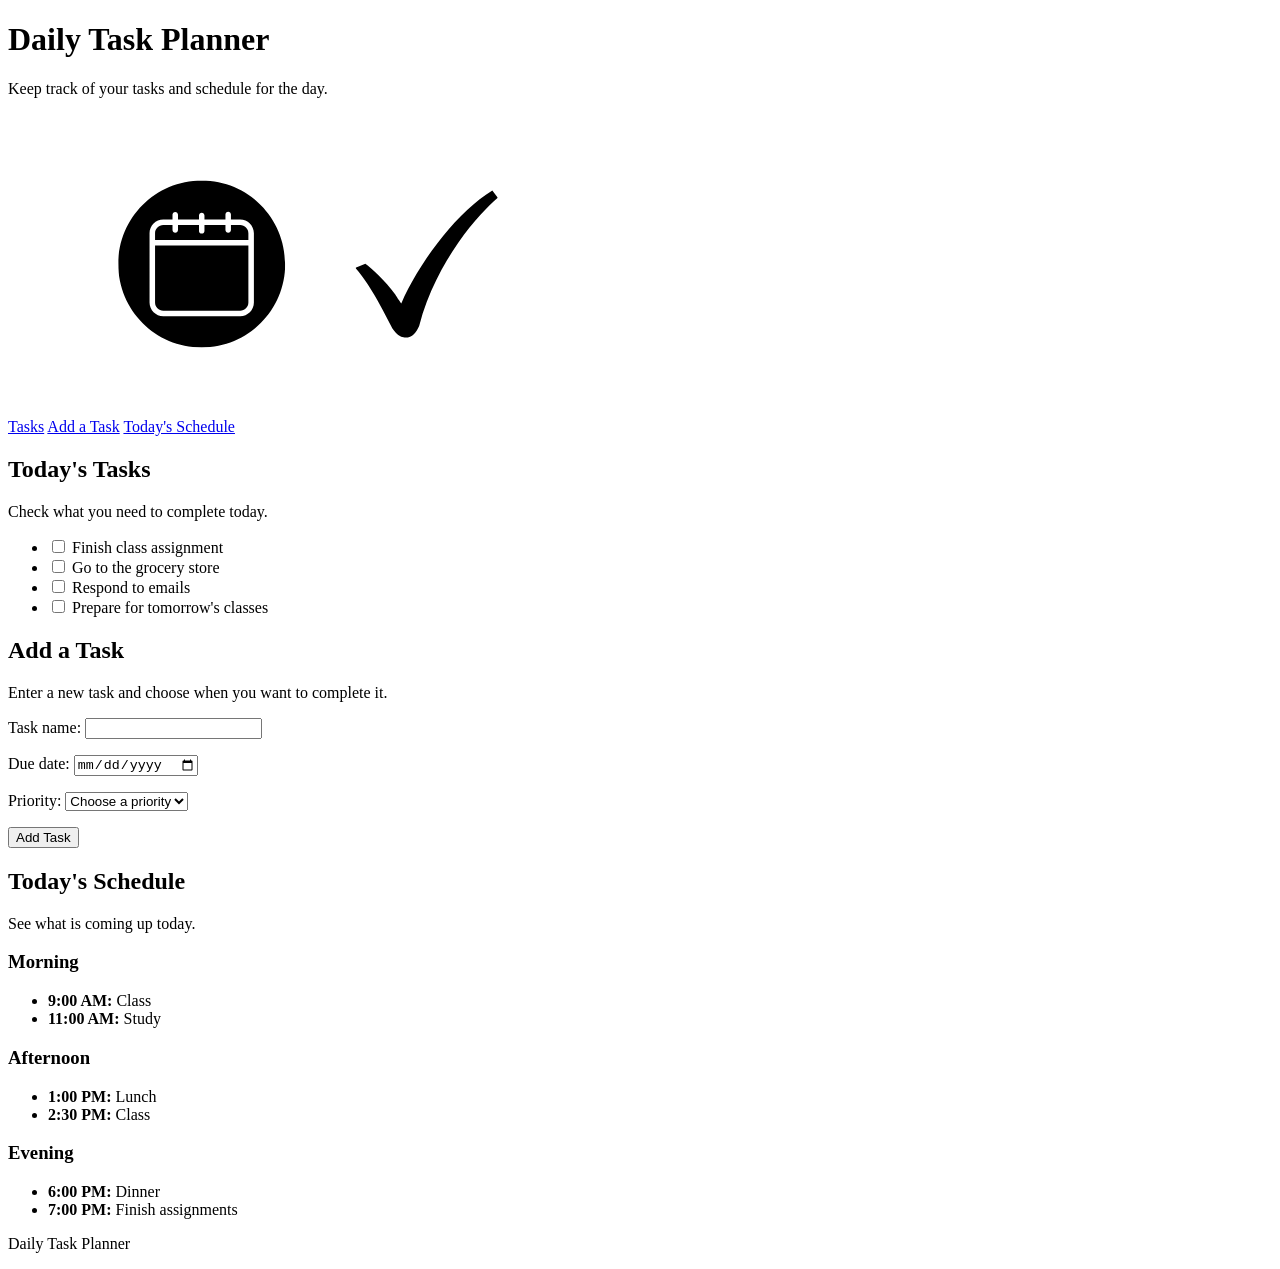
==== index.html @ fb9940b8 "Add files via upload" ====
<!DOCTYPE html>
<html lang="en">

<head>
    <meta charset="UTF-8">
    <meta name="viewport" content="width=device-width, initial-scale=1.0">
    <title>Daily Task Planner</title>
</head>

<body>

    <header>
        <h1>Daily Task Planner</h1>
        <p>Keep track of your tasks and schedule for the day.</p>

        <img src="CalAndCheckGraphic.png" alt="Calendar and a check mark representing completed daily tasks">

        <nav>
            <a href="#tasks">Tasks</a>
            <a href="#add-task">Add a Task</a>
            <a href="#schedule">Today's Schedule</a>
        </nav>
    </header>

    <main>

        <section id="tasks">
            <h2>Today's Tasks</h2>
            <p>Check what you need to complete today.</p>

            <ul>
                <li>
                    <input type="checkbox" id="task1">
                    <label for="task1">Finish class assignment</label>
                </li>
                <li>
                    <input type="checkbox" id="task2">
                    <label for="task2">Go to the grocery store</label>
                </li>
                <li>
                    <input type="checkbox" id="task3">
                    <label for="task3">Respond to emails</label>
                </li>
                <li>
                    <input type="checkbox" id="task4">
                    <label for="task4">Prepare for tomorrow's classes</label>
                </li>
            </ul>
        </section>

        <section id="add-task">
            <h2>Add a Task</h2>
            <p>Enter a new task and choose when you want to complete it.</p>

            <form>
                <p>
                    <label for="task-name">Task name:</label>
                    <input type="text" id="task-name" name="task-name">
                </p>

                <p>
                    <label for="due-date">Due date:</label>
                    <input type="date" id="due-date" name="due-date">
                </p>

                <p>
                    <label for="priority">Priority:</label>
                    <select id="priority" name="priority">
                        <option value="">Choose a priority</option>
                        <option value="high">High</option>
                        <option value="medium">Medium</option>
                        <option value="low">Low</option>
                    </select>
                </p>

                <button type="submit">Add Task</button>
            </form>
        </section>

        <section id="schedule">
            <h2>Today's Schedule</h2>
            <p>See what is coming up today.</p>

            <h3>Morning</h3>
            <ul>
                <li><strong>9:00 AM:</strong> Class</li>
                <li><strong>11:00 AM:</strong> Study</li>
            </ul>

            <h3>Afternoon</h3>
            <ul>
                <li><strong>1:00 PM:</strong> Lunch</li>
                <li><strong>2:30 PM:</strong> Class</li>
            </ul>

            <h3>Evening</h3>
            <ul>
                <li><strong>6:00 PM:</strong> Dinner</li>
                <li><strong>7:00 PM:</strong> Finish assignments</li>
            </ul>
        </section>

    </main>

    <footer>
        <p>Daily Task Planner</p>
    </footer>

</body>

</html>
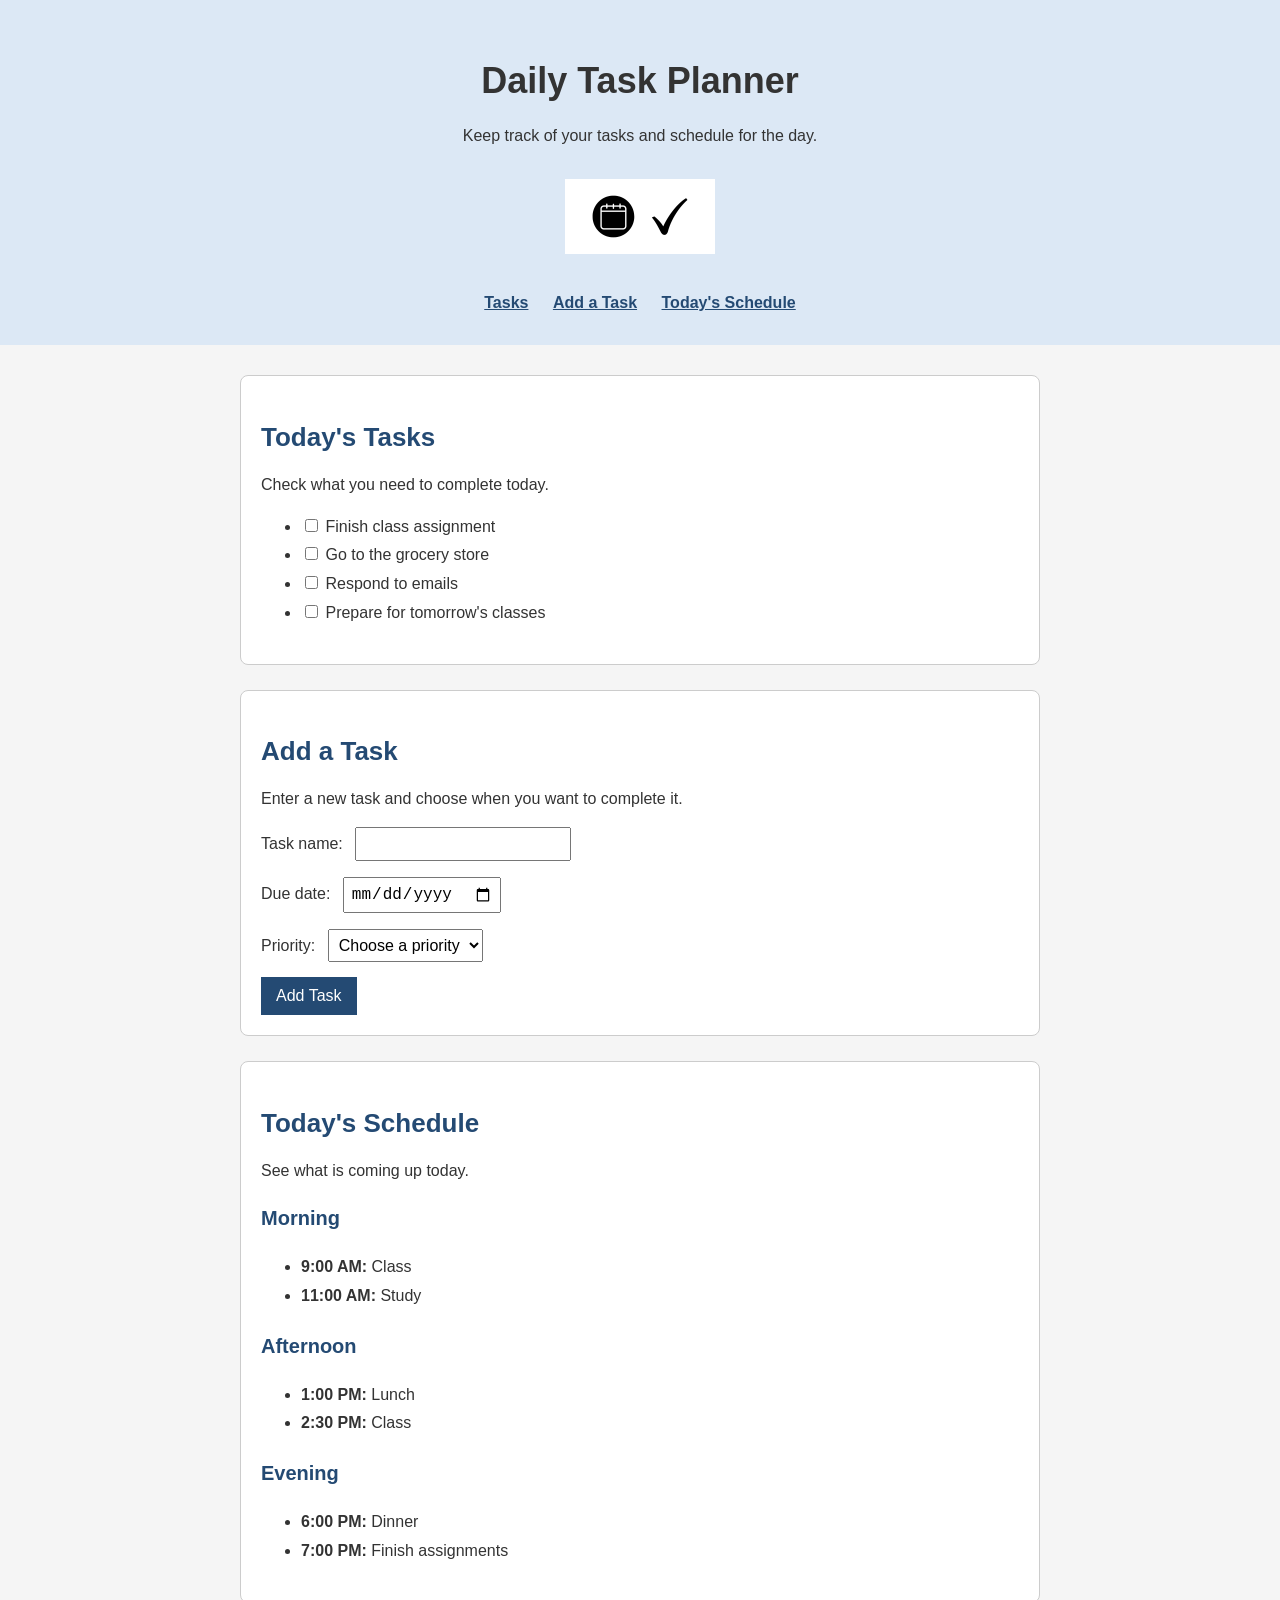
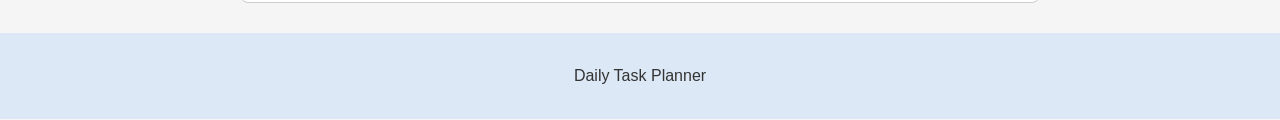
==== commit b6f8a9e5: "Add files via upload" ====
--- a/index.html
+++ b/index.html
@@ -5,6 +5,7 @@
     <meta charset="UTF-8">
     <meta name="viewport" content="width=device-width, initial-scale=1.0">
     <title>Daily Task Planner</title>
+    <link rel="stylesheet" href="style.css">
 </head>
 
 <body>
--- a/style.css
+++ b/style.css
@@ -0,0 +1,96 @@
+body {
+    font-family: Arial, sans-serif;
+    font-size: 16px;
+    line-height: 1.5;
+    margin: 0;
+    background-color: #f5f5f5;
+    color: #333333;
+}
+
+header {
+    text-align: center;
+    background-color: #dce8f5;
+    padding: 30px;
+}
+
+h1 {
+    font-size: 36px;
+    margin-bottom: 5px;
+}
+
+h2 {
+    font-size: 26px;
+    color: #244a73;
+    margin-bottom: 5px;
+}
+
+h3 {
+    font-size: 20px;
+    color: #244a73;
+}
+
+header img {
+    width: 150px;
+    margin: 15px;
+}
+
+nav {
+    margin-top: 15px;
+}
+
+nav a {
+    color: #244a73;
+    margin: 10px;
+    font-weight: bold;
+}
+
+main {
+    max-width: 800px;
+    margin: 30px auto;
+    padding: 0 20px;
+}
+
+section {
+    background-color: white;
+    padding: 20px;
+    margin-bottom: 25px;
+    border: 1px solid #cccccc;
+    border-radius: 8px;
+}
+
+ul {
+    line-height: 1.8;
+}
+
+form p {
+    margin-bottom: 15px;
+}
+
+label {
+    margin-right: 8px;
+}
+
+input,
+select {
+    padding: 6px;
+    font-size: 16px;
+}
+
+button {
+    background-color: #244a73;
+    color: white;
+    padding: 10px 15px;
+    border: none;
+    font-size: 16px;
+}
+
+button:hover {
+    background-color: #18334f;
+}
+
+footer {
+    text-align: center;
+    background-color: #dce8f5;
+    padding: 15px;
+    margin-top: 30px;
+}
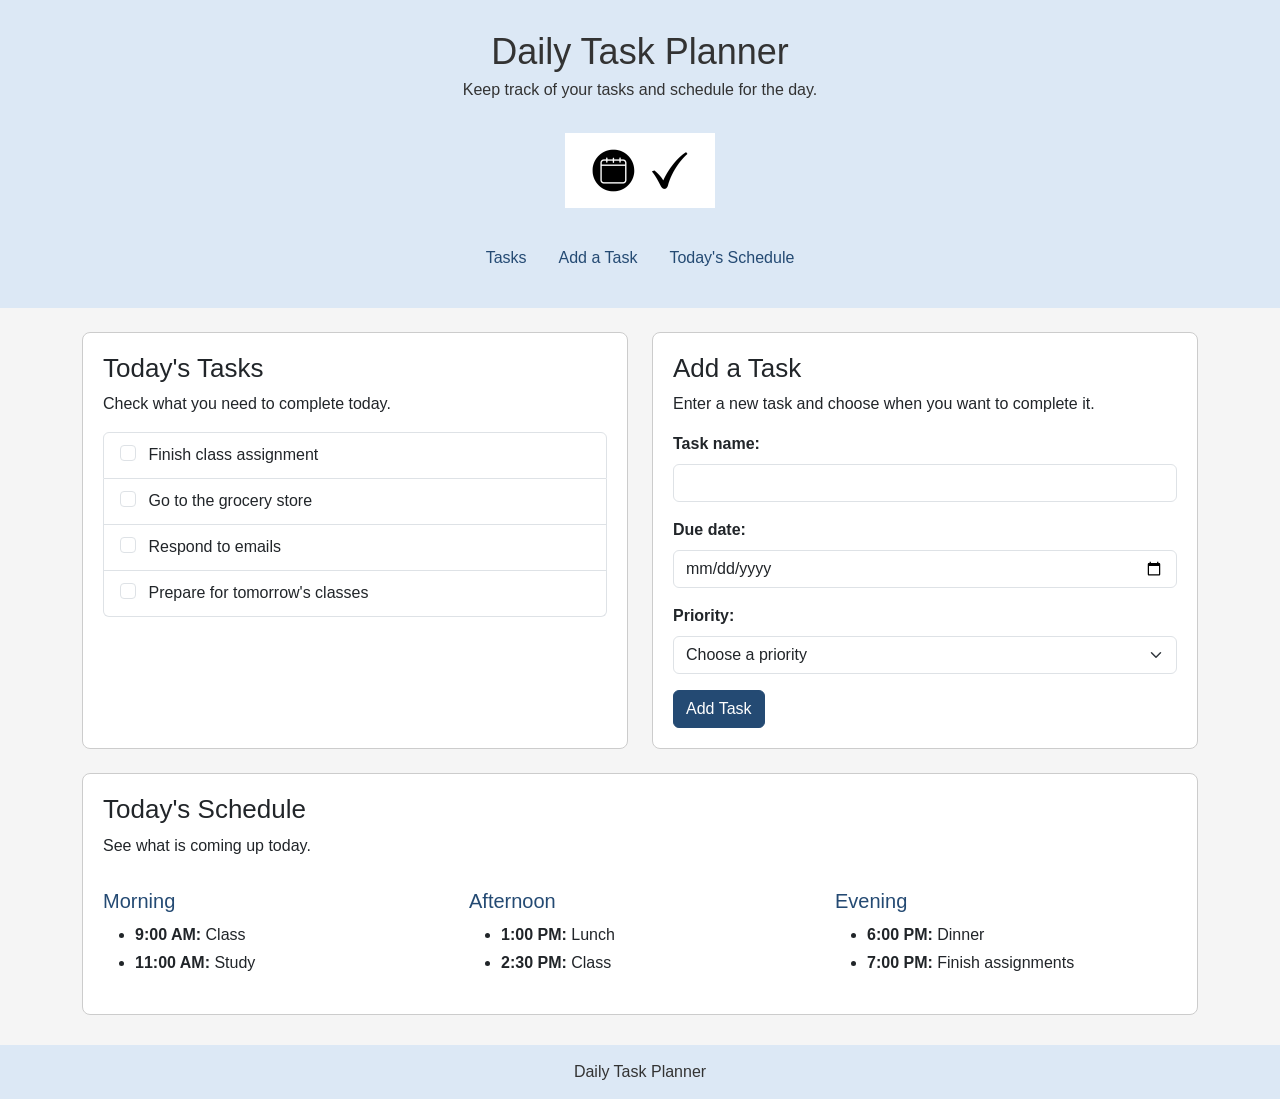
==== commit 51747acc: "Add files via upload" ====
--- a/index.html
+++ b/index.html
@@ -1,112 +1,150 @@
-<!DOCTYPE html>
-<html lang="en">
-
-<head>
-    <meta charset="UTF-8">
-    <meta name="viewport" content="width=device-width, initial-scale=1.0">
-    <title>Daily Task Planner</title>
-    <link rel="stylesheet" href="style.css">
-</head>
-
-<body>
-
-    <header>
-        <h1>Daily Task Planner</h1>
-        <p>Keep track of your tasks and schedule for the day.</p>
-
-        <img src="CalAndCheckGraphic.png" alt="Calendar and a check mark representing completed daily tasks">
-
-        <nav>
-            <a href="#tasks">Tasks</a>
-            <a href="#add-task">Add a Task</a>
-            <a href="#schedule">Today's Schedule</a>
-        </nav>
-    </header>
-
-    <main>
-
-        <section id="tasks">
-            <h2>Today's Tasks</h2>
-            <p>Check what you need to complete today.</p>
-
-            <ul>
-                <li>
-                    <input type="checkbox" id="task1">
-                    <label for="task1">Finish class assignment</label>
-                </li>
-                <li>
-                    <input type="checkbox" id="task2">
-                    <label for="task2">Go to the grocery store</label>
-                </li>
-                <li>
-                    <input type="checkbox" id="task3">
-                    <label for="task3">Respond to emails</label>
-                </li>
-                <li>
-                    <input type="checkbox" id="task4">
-                    <label for="task4">Prepare for tomorrow's classes</label>
-                </li>
-            </ul>
-        </section>
-
-        <section id="add-task">
-            <h2>Add a Task</h2>
-            <p>Enter a new task and choose when you want to complete it.</p>
-
-            <form>
-                <p>
-                    <label for="task-name">Task name:</label>
-                    <input type="text" id="task-name" name="task-name">
-                </p>
-
-                <p>
-                    <label for="due-date">Due date:</label>
-                    <input type="date" id="due-date" name="due-date">
-                </p>
-
-                <p>
-                    <label for="priority">Priority:</label>
-                    <select id="priority" name="priority">
-                        <option value="">Choose a priority</option>
-                        <option value="high">High</option>
-                        <option value="medium">Medium</option>
-                        <option value="low">Low</option>
-                    </select>
-                </p>
-
-                <button type="submit">Add Task</button>
-            </form>
-        </section>
-
-        <section id="schedule">
-            <h2>Today's Schedule</h2>
-            <p>See what is coming up today.</p>
-
-            <h3>Morning</h3>
-            <ul>
-                <li><strong>9:00 AM:</strong> Class</li>
-                <li><strong>11:00 AM:</strong> Study</li>
-            </ul>
-
-            <h3>Afternoon</h3>
-            <ul>
-                <li><strong>1:00 PM:</strong> Lunch</li>
-                <li><strong>2:30 PM:</strong> Class</li>
-            </ul>
-
-            <h3>Evening</h3>
-            <ul>
-                <li><strong>6:00 PM:</strong> Dinner</li>
-                <li><strong>7:00 PM:</strong> Finish assignments</li>
-            </ul>
-        </section>
-
-    </main>
-
-    <footer>
-        <p>Daily Task Planner</p>
-    </footer>
-
-</body>
-
-</html>+
+<!DOCTYPE html>
+<html lang="en">
+
+<head>
+    <meta charset="utf-8">
+    <meta name="viewport" content="width=device-width, initial-scale=1">
+    <meta name="description" content="A simple daily planner for tasks and schedules">
+    <meta name="author" content="Jess Markowitz">
+    <title>Daily Task Planner</title>
+
+
+    <link href="https://cdn.jsdelivr.net/npm/bootstrap@5.3.8/dist/css/bootstrap.min.css" rel="stylesheet" integrity="sha384-sRIl4kxILFvY47J16cr9ZwB07vP4J8+LH7qKQnuqkuIAvNWLzeN8tE5YBujZqJLB" crossorigin="anonymous">
+
+
+
+    <link href="style.css" rel="stylesheet">
+</head>
+
+<body>
+
+    <header>
+        <h1>Daily Task Planner</h1>
+        <p>Keep track of your tasks and schedule for the day.</p>
+
+        <img src="CalAndCheckGraphic.png" alt="Calendar and a check mark representing completed daily tasks">
+
+        <nav class="nav justify-content-center">
+            <a class="nav-link" href="#tasks">Tasks</a>
+            <a class="nav-link" href="#add-task">Add a Task</a>
+            <a class="nav-link" href="#schedule">Today's Schedule</a>
+        </nav>
+    </header>
+
+    <main class="container my-4">
+
+        <div class="row g-4">
+
+            <div class="col-md-6">
+                <section id="tasks" class="card h-100">
+                    <div class="card-body">
+                        <h2 class="card-title">Today's Tasks</h2>
+                        <p>Check what you need to complete today.</p>
+
+                        <ul class="list-group">
+                            <li class="list-group-item">
+                                <input class="form-check-input me-2" type="checkbox" id="task1">
+                                <label for="task1">Finish class assignment</label>
+                            </li>
+                            <li class="list-group-item">
+                                <input class="form-check-input me-2" type="checkbox" id="task2">
+                                <label for="task2">Go to the grocery store</label>
+                            </li>
+                            <li class="list-group-item">
+                                <input class="form-check-input me-2" type="checkbox" id="task3">
+                                <label for="task3">Respond to emails</label>
+                            </li>
+                            <li class="list-group-item">
+                                <input class="form-check-input me-2" type="checkbox" id="task4">
+                                <label for="task4">Prepare for tomorrow's classes</label>
+                            </li>
+                        </ul>
+                    </div>
+                </section>
+            </div>
+
+            <div class="col-md-6">
+                <section id="add-task" class="card h-100">
+                    <div class="card-body">
+                        <h2 class="card-title">Add a Task</h2>
+                        <p>Enter a new task and choose when you want to complete it.</p>
+
+                        <form>
+                            <div class="mb-3">
+                                <label class="form-label" for="task-name">Task name:</label>
+                                <input class="form-control" type="text" id="task-name" name="task-name">
+                            </div>
+
+                            <div class="mb-3">
+                                <label class="form-label" for="due-date">Due date:</label>
+                                <input class="form-control" type="date" id="due-date" name="due-date">
+                            </div>
+
+                            <div class="mb-3">
+                                <label class="form-label" for="priority">Priority:</label>
+                                <select class="form-select" id="priority" name="priority">
+                                    <option value="">Choose a priority</option>
+                                    <option value="high">High</option>
+                                    <option value="medium">Medium</option>
+                                    <option value="low">Low</option>
+                                </select>
+                            </div>
+
+                            <button class="btn btn-primary" type="button">Add Task</button>
+                        </form>
+                    </div>
+                </section>
+            </div>
+
+            <div class="col-12">
+                <section id="schedule" class="card">
+                    <div class="card-body">
+                        <h2 class="card-title">Today's Schedule</h2>
+                        <p>See what is coming up today.</p>
+
+                        <div class="row">
+                            <div class="col-md-4">
+                                <h3>Morning</h3>
+                                <ul>
+                                    <li><strong>9:00 AM:</strong> Class</li>
+                                    <li><strong>11:00 AM:</strong> Study</li>
+                                </ul>
+                            </div>
+
+                            <div class="col-md-4">
+                                <h3>Afternoon</h3>
+                                <ul>
+                                    <li><strong>1:00 PM:</strong> Lunch</li>
+                                    <li><strong>2:30 PM:</strong> Class</li>
+                                </ul>
+                            </div>
+
+                            <div class="col-md-4">
+                                <h3>Evening</h3>
+                                <ul>
+                                    <li><strong>6:00 PM:</strong> Dinner</li>
+                                    <li><strong>7:00 PM:</strong> Finish assignments</li>
+                                </ul>
+                            </div>
+                        </div>
+
+                    </div>
+                </section>
+            </div>
+
+        </div>
+
+    </main>
+
+    <footer>
+        <p>Daily Task Planner</p>
+    </footer>
+
+
+    <script src="https://cdn.jsdelivr.net/npm/bootstrap@5.3.8/dist/js/bootstrap.bundle.min.js" integrity="sha384-FKyoEForCGlyvwx9Hj09JcYn3nv7wiPVlz7YYwJrWVcXK/BmnVDxM+D2scQbITxI" crossorigin="anonymous"></script>
+
+
+</body>
+
+</html>
--- a/style.css
+++ b/style.css
@@ -1,96 +1,105 @@
-body {
-    font-family: Arial, sans-serif;
-    font-size: 16px;
-    line-height: 1.5;
-    margin: 0;
-    background-color: #f5f5f5;
-    color: #333333;
-}
-
-header {
-    text-align: center;
-    background-color: #dce8f5;
-    padding: 30px;
-}
-
-h1 {
-    font-size: 36px;
-    margin-bottom: 5px;
-}
-
-h2 {
-    font-size: 26px;
-    color: #244a73;
-    margin-bottom: 5px;
-}
-
-h3 {
-    font-size: 20px;
-    color: #244a73;
-}
-
-header img {
-    width: 150px;
-    margin: 15px;
-}
-
-nav {
-    margin-top: 15px;
-}
-
-nav a {
-    color: #244a73;
-    margin: 10px;
-    font-weight: bold;
-}
-
-main {
-    max-width: 800px;
-    margin: 30px auto;
-    padding: 0 20px;
-}
-
-section {
-    background-color: white;
-    padding: 20px;
-    margin-bottom: 25px;
-    border: 1px solid #cccccc;
-    border-radius: 8px;
-}
-
-ul {
-    line-height: 1.8;
-}
-
-form p {
-    margin-bottom: 15px;
-}
-
-label {
-    margin-right: 8px;
-}
-
-input,
-select {
-    padding: 6px;
-    font-size: 16px;
-}
-
-button {
-    background-color: #244a73;
-    color: white;
-    padding: 10px 15px;
-    border: none;
-    font-size: 16px;
-}
-
-button:hover {
-    background-color: #18334f;
-}
-
-footer {
-    text-align: center;
-    background-color: #dce8f5;
-    padding: 15px;
-    margin-top: 30px;
-}+
+body {
+    font-family: Arial, sans-serif;
+    font-size: 16px;
+    line-height: 1.5;
+    background-color: #f5f5f5;
+    color: #333333;
+}
+
+header {
+    text-align: center;
+    background-color: #dce8f5;
+    padding: 30px;
+}
+
+h1 {
+    font-size: 36px;
+    margin-bottom: 5px;
+}
+
+h2 {
+    font-size: 26px;
+    color: #244a73;
+    margin-bottom: 10px;
+}
+
+h3 {
+    font-size: 20px;
+    color: #244a73;
+    margin-top: 15px;
+}
+
+header img {
+    width: 150px;
+    max-width: 100%;
+    height: auto;
+    margin: 15px;
+}
+
+nav {
+    margin-top: 15px;
+}
+
+nav a {
+    color: #244a73;
+    font-weight: bold;
+}
+
+.nav-link {
+    color: #244a73;
+}
+
+.nav-link:hover {
+    color: #18334f;
+    text-decoration: underline;
+}
+
+main {
+    max-width: 1000px;
+}
+
+.card {
+    background-color: white;
+    border: 1px solid #cccccc;
+    border-radius: 8px;
+}
+
+.card-body {
+    padding: 20px;
+}
+
+ul {
+    line-height: 1.8;
+}
+
+.form-label {
+    font-weight: bold;
+}
+
+.form-control,
+.form-select {
+    font-size: 16px;
+}
+
+.btn-primary {
+    background-color: #244a73;
+    border-color: #244a73;
+    font-size: 16px;
+}
+
+.btn-primary:hover {
+    background-color: #18334f;
+    border-color: #18334f;
+}
+
+footer {
+    text-align: center;
+    background-color: #dce8f5;
+    padding: 15px;
+    margin-top: 30px;
+}
+
+footer p {
+    margin-bottom: 0;
+}
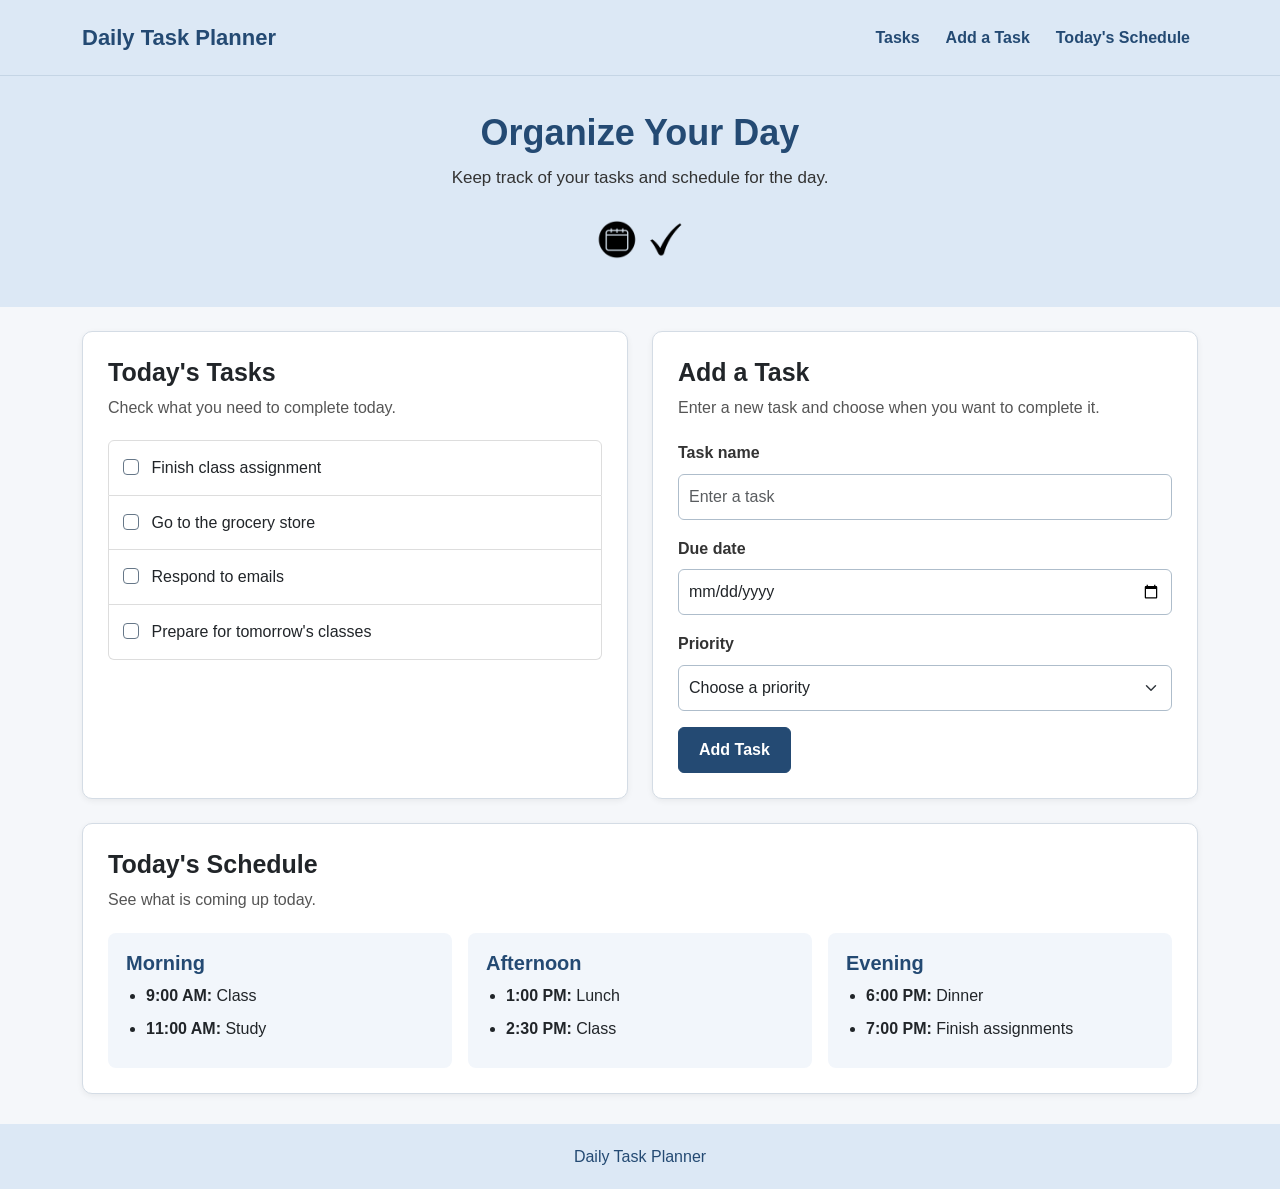
==== commit 4333c303: "Add files via upload" ====
--- a/index.html
+++ b/index.html
@@ -1,150 +1,176 @@
-
-<!DOCTYPE html>
-<html lang="en">
-
-<head>
-    <meta charset="utf-8">
-    <meta name="viewport" content="width=device-width, initial-scale=1">
-    <meta name="description" content="A simple daily planner for tasks and schedules">
-    <meta name="author" content="Jess Markowitz">
-    <title>Daily Task Planner</title>
-
-
-    <link href="https://cdn.jsdelivr.net/npm/bootstrap@5.3.8/dist/css/bootstrap.min.css" rel="stylesheet" integrity="sha384-sRIl4kxILFvY47J16cr9ZwB07vP4J8+LH7qKQnuqkuIAvNWLzeN8tE5YBujZqJLB" crossorigin="anonymous">
-
-
-
-    <link href="style.css" rel="stylesheet">
-</head>
-
-<body>
-
-    <header>
-        <h1>Daily Task Planner</h1>
-        <p>Keep track of your tasks and schedule for the day.</p>
-
-        <img src="CalAndCheckGraphic.png" alt="Calendar and a check mark representing completed daily tasks">
-
-        <nav class="nav justify-content-center">
-            <a class="nav-link" href="#tasks">Tasks</a>
-            <a class="nav-link" href="#add-task">Add a Task</a>
-            <a class="nav-link" href="#schedule">Today's Schedule</a>
-        </nav>
-    </header>
-
-    <main class="container my-4">
-
-        <div class="row g-4">
-
-            <div class="col-md-6">
-                <section id="tasks" class="card h-100">
-                    <div class="card-body">
-                        <h2 class="card-title">Today's Tasks</h2>
-                        <p>Check what you need to complete today.</p>
-
-                        <ul class="list-group">
-                            <li class="list-group-item">
-                                <input class="form-check-input me-2" type="checkbox" id="task1">
-                                <label for="task1">Finish class assignment</label>
-                            </li>
-                            <li class="list-group-item">
-                                <input class="form-check-input me-2" type="checkbox" id="task2">
-                                <label for="task2">Go to the grocery store</label>
-                            </li>
-                            <li class="list-group-item">
-                                <input class="form-check-input me-2" type="checkbox" id="task3">
-                                <label for="task3">Respond to emails</label>
-                            </li>
-                            <li class="list-group-item">
-                                <input class="form-check-input me-2" type="checkbox" id="task4">
-                                <label for="task4">Prepare for tomorrow's classes</label>
-                            </li>
-                        </ul>
-                    </div>
-                </section>
-            </div>
-
-            <div class="col-md-6">
-                <section id="add-task" class="card h-100">
-                    <div class="card-body">
-                        <h2 class="card-title">Add a Task</h2>
-                        <p>Enter a new task and choose when you want to complete it.</p>
-
-                        <form>
-                            <div class="mb-3">
-                                <label class="form-label" for="task-name">Task name:</label>
-                                <input class="form-control" type="text" id="task-name" name="task-name">
-                            </div>
-
-                            <div class="mb-3">
-                                <label class="form-label" for="due-date">Due date:</label>
-                                <input class="form-control" type="date" id="due-date" name="due-date">
-                            </div>
-
-                            <div class="mb-3">
-                                <label class="form-label" for="priority">Priority:</label>
-                                <select class="form-select" id="priority" name="priority">
-                                    <option value="">Choose a priority</option>
-                                    <option value="high">High</option>
-                                    <option value="medium">Medium</option>
-                                    <option value="low">Low</option>
-                                </select>
-                            </div>
-
-                            <button class="btn btn-primary" type="button">Add Task</button>
-                        </form>
-                    </div>
-                </section>
-            </div>
-
-            <div class="col-12">
-                <section id="schedule" class="card">
-                    <div class="card-body">
-                        <h2 class="card-title">Today's Schedule</h2>
-                        <p>See what is coming up today.</p>
-
-                        <div class="row">
-                            <div class="col-md-4">
-                                <h3>Morning</h3>
-                                <ul>
-                                    <li><strong>9:00 AM:</strong> Class</li>
-                                    <li><strong>11:00 AM:</strong> Study</li>
-                                </ul>
-                            </div>
-
-                            <div class="col-md-4">
-                                <h3>Afternoon</h3>
-                                <ul>
-                                    <li><strong>1:00 PM:</strong> Lunch</li>
-                                    <li><strong>2:30 PM:</strong> Class</li>
-                                </ul>
-                            </div>
-
-                            <div class="col-md-4">
-                                <h3>Evening</h3>
-                                <ul>
-                                    <li><strong>6:00 PM:</strong> Dinner</li>
-                                    <li><strong>7:00 PM:</strong> Finish assignments</li>
-                                </ul>
-                            </div>
-                        </div>
-
-                    </div>
-                </section>
-            </div>
-
-        </div>
-
-    </main>
-
-    <footer>
-        <p>Daily Task Planner</p>
-    </footer>
-
-
-    <script src="https://cdn.jsdelivr.net/npm/bootstrap@5.3.8/dist/js/bootstrap.bundle.min.js" integrity="sha384-FKyoEForCGlyvwx9Hj09JcYn3nv7wiPVlz7YYwJrWVcXK/BmnVDxM+D2scQbITxI" crossorigin="anonymous"></script>
-
-
-</body>
-
-</html>
+
+<!DOCTYPE html>
+<html lang="en">
+
+<head>
+    <meta charset="UTF-8">
+    <meta name="viewport" content="width=device-width, initial-scale=1.0">
+    <meta name="description" content="A daily planner for organizing tasks and schedules">
+    <title>Daily Task Planner</title>
+
+
+    <link href="https://cdn.jsdelivr.net/npm/bootstrap@5.3.8/dist/css/bootstrap.min.css" rel="stylesheet" integrity="sha384-sRIl4kxILFvY47J16cr9ZwB07vP4J8+LH7qKQnuqkuIAvNWLzeN8tE5YBujZqJLB" crossorigin="anonymous">
+    <link href="style.css" rel="stylesheet">
+</head>
+
+<body>
+
+    <header>
+        <nav class="navbar navbar-expand-md">
+            <div class="container">
+                <a class="navbar-brand" href="#">Daily Task Planner</a>
+
+                <button class="navbar-toggler" type="button" data-bs-toggle="collapse" data-bs-target="#navbarMenu" aria-controls="navbarMenu" aria-expanded="false" aria-label="Toggle navigation">
+                    <span class="navbar-toggler-icon"></span>
+                </button>
+
+                <div class="collapse navbar-collapse" id="navbarMenu">
+                    <ul class="navbar-nav ms-auto">
+                        <li class="nav-item">
+                            <a class="nav-link" href="#tasks">Tasks</a>
+                        </li>
+                        <li class="nav-item">
+                            <a class="nav-link" href="#add-task">Add a Task</a>
+                        </li>
+                        <li class="nav-item">
+                            <a class="nav-link" href="#schedule">Today's Schedule</a>
+                        </li>
+                    </ul>
+                </div>
+            </div>
+        </nav>
+
+        <div class="header-content container">
+            <h1>Organize Your Day</h1>
+            <p>Keep track of your tasks and schedule for the day.</p>
+            <img class="d-none d-sm-block mx-auto" src="CalAndCheckGraphic.png" alt="Calendar and a check mark representing completed daily tasks">
+        </div>
+    </header>
+
+    <main class="container my-4">
+
+        <div class="row g-4">
+
+            <div class="col-12 col-lg-6">
+                <section id="tasks" class="card h-100">
+                    <div class="card-body">
+                        <h2 class="card-title">Today's Tasks</h2>
+                        <p class="section-description">Check what you need to complete today.</p>
+
+                        <ul class="list-group">
+                            <li class="list-group-item">
+                                <input class="form-check-input me-2" type="checkbox" id="task1">
+                                <label for="task1">Finish class assignment</label>
+                            </li>
+                            <li class="list-group-item">
+                                <input class="form-check-input me-2" type="checkbox" id="task2">
+                                <label for="task2">Go to the grocery store</label>
+                            </li>
+                            <li class="list-group-item">
+                                <input class="form-check-input me-2" type="checkbox" id="task3">
+                                <label for="task3">Respond to emails</label>
+                            </li>
+                            <li class="list-group-item">
+                                <input class="form-check-input me-2" type="checkbox" id="task4">
+                                <label for="task4">Prepare for tomorrow's classes</label>
+                            </li>
+                        </ul>
+                    </div>
+                </section>
+            </div>
+
+            <div class="col-12 col-lg-6">
+                <section id="add-task" class="card h-100">
+                    <div class="card-body">
+                        <h2 class="card-title">Add a Task</h2>
+                        <p class="section-description">Enter a new task and choose when you want to complete it.</p>
+
+                        <form>
+                            <div class="mb-3">
+                                <label class="form-label" for="task-name">Task name</label>
+                                <input class="form-control" type="text" id="task-name" name="task-name" placeholder="Enter a task">
+                            </div>
+
+                            <div class="mb-3">
+                                <label class="form-label" for="due-date">Due date</label>
+                                <input class="form-control" type="date" id="due-date" name="due-date">
+                            </div>
+
+                            <div class="mb-3">
+                                <label class="form-label" for="priority">Priority</label>
+                                <select class="form-select" id="priority" name="priority">
+                                    <option value="">Choose a priority</option>
+                                    <option value="high">High</option>
+                                    <option value="medium">Medium</option>
+                                    <option value="low">Low</option>
+                                </select>
+                            </div>
+
+                            <button class="btn btn-primary" type="button">Add Task</button>
+                        </form>
+                    </div>
+                </section>
+            </div>
+
+            <div class="col-12">
+                <section id="schedule" class="card">
+                    <div class="card-body">
+                        <h2 class="card-title">Today's Schedule</h2>
+                        <p class="section-description">See what is coming up today.</p>
+
+                        <div class="row g-3">
+                            <div class="col-12 col-md-4">
+                                <div class="schedule-box">
+                                    <h3>Morning</h3>
+                                    <ul>
+                                        <li><strong>9:00 AM:</strong> Class</li>
+                                        <li><strong>11:00 AM:</strong> Study</li>
+                                    </ul>
+                                </div>
+                            </div>
+
+                            <div class="col-12 col-md-4">
+                                <div class="schedule-box">
+                                    <h3>Afternoon</h3>
+                                    <ul>
+                                        <li><strong>1:00 PM:</strong> Lunch</li>
+                                        <li><strong>2:30 PM:</strong> Class</li>
+                                    </ul>
+                                </div>
+                            </div>
+
+                            <div class="col-12 col-md-4">
+                                <div class="schedule-box">
+                                    <h3>Evening</h3>
+                                    <ul>
+                                        <li><strong>6:00 PM:</strong> Dinner</li>
+                                        <li><strong>7:00 PM:</strong> Finish assignments</li>
+                                    </ul>
+                                </div>
+                            </div>
+                        </div>
+
+                    </div>
+                </section>
+            </div>
+
+        </div>
+
+    </main>
+
+    <footer>
+        <p>Daily Task Planner</p>
+    </footer>
+
+    <script src="https://cdn.jsdelivr.net/npm/bootstrap@5.3.8/dist/js/bootstrap.bundle.min.js" integrity="sha384-FKyoEForCGlyvwx9Hj09JcYn3nv7wiPVlz7YYwJrWVcXK/BmnVDxM+D2scQbITxI" crossorigin="anonymous"></script>
+
+</body>
+
+</html>
+
+<!--
+    AI Use Disclosure:
+    Tool: ChatGPT free
+    Purpose: Helped with Bootstrap responsive layout, mobile navigation, and CSS improvements.
+    Human Role: I reviewed the suggested design, kept my original planner content and colors, and tested the layout.
+    -->
--- a/style.css
+++ b/style.css
@@ -1,105 +1,225 @@
-
-body {
-    font-family: Arial, sans-serif;
-    font-size: 16px;
-    line-height: 1.5;
-    background-color: #f5f5f5;
-    color: #333333;
-}
-
-header {
-    text-align: center;
-    background-color: #dce8f5;
-    padding: 30px;
-}
-
-h1 {
-    font-size: 36px;
-    margin-bottom: 5px;
-}
-
-h2 {
-    font-size: 26px;
-    color: #244a73;
-    margin-bottom: 10px;
-}
-
-h3 {
-    font-size: 20px;
-    color: #244a73;
-    margin-top: 15px;
-}
-
-header img {
-    width: 150px;
-    max-width: 100%;
-    height: auto;
-    margin: 15px;
-}
-
-nav {
-    margin-top: 15px;
-}
-
-nav a {
-    color: #244a73;
-    font-weight: bold;
-}
-
-.nav-link {
-    color: #244a73;
-}
-
-.nav-link:hover {
-    color: #18334f;
-    text-decoration: underline;
-}
-
-main {
-    max-width: 1000px;
-}
-
-.card {
-    background-color: white;
-    border: 1px solid #cccccc;
-    border-radius: 8px;
-}
-
-.card-body {
-    padding: 20px;
-}
-
-ul {
-    line-height: 1.8;
-}
-
-.form-label {
-    font-weight: bold;
-}
-
-.form-control,
-.form-select {
-    font-size: 16px;
-}
-
-.btn-primary {
-    background-color: #244a73;
-    border-color: #244a73;
-    font-size: 16px;
-}
-
-.btn-primary:hover {
-    background-color: #18334f;
-    border-color: #18334f;
-}
-
-footer {
-    text-align: center;
-    background-color: #dce8f5;
-    padding: 15px;
-    margin-top: 30px;
-}
-
-footer p {
-    margin-bottom: 0;
-}
+
+/* Daily Task Planner Styles */
+
+body {
+    font-family: Arial, sans-serif;
+    font-size: 16px;
+    line-height: 1.6;
+    background-color: #f5f7fa;
+    color: #333333;
+    margin: 0;
+}
+
+/* Header and Navigation */
+
+header {
+    background-color: #dce8f5;
+}
+
+.navbar {
+    background-color: #dce8f5;
+    padding: 15px 0;
+    border-bottom: 1px solid #c5d5e5;
+}
+
+.navbar-brand {
+    color: #244a73;
+    font-size: 22px;
+    font-weight: bold;
+}
+
+.navbar-brand:hover {
+    color: #18334f;
+}
+
+.nav-link {
+    color: #244a73;
+    font-weight: bold;
+    margin-left: 10px;
+}
+
+.nav-link:hover {
+    color: #18334f;
+    text-decoration: underline;
+}
+
+.header-content {
+    text-align: center;
+    padding: 35px 20px;
+}
+
+h1 {
+    font-size: 36px;
+    color: #244a73;
+    font-weight: bold;
+    margin-bottom: 10px;
+}
+
+.header-content p {
+    font-size: 17px;
+    margin-bottom: 15px;
+}
+
+.header-content img {
+    width: 130px;
+    max-width: 100%;
+    height: auto;
+}
+
+/* Main Content */
+
+main {
+    max-width: 1100px;
+}
+
+.card {
+    background-color: white;
+    border: 1px solid #d4dce5;
+    border-radius: 10px;
+    box-shadow: 0 2px 6px rgba(0, 0, 0, 0.06);
+}
+
+.card-body {
+    padding: 25px;
+}
+
+h2 {
+    font-size: 25px;
+    font-weight: bold;
+    color: #244a73;
+    margin-bottom: 10px;
+}
+
+h3 {
+    font-size: 20px;
+    color: #244a73;
+    font-weight: bold;
+}
+
+.section-description {
+    color: #555555;
+    margin-bottom: 20px;
+}
+
+/* Tasks */
+
+.list-group-item {
+    padding: 14px;
+    border-color: #dddddd;
+}
+
+.form-check-input {
+    border-color: #667788;
+    cursor: pointer;
+}
+
+.form-check-input:checked {
+    background-color: #244a73;
+    border-color: #244a73;
+}
+
+.list-group-item label {
+    cursor: pointer;
+}
+
+/* Add Task Form */
+
+.form-label {
+    font-weight: bold;
+    color: #333333;
+}
+
+.form-control,
+.form-select {
+    font-size: 16px;
+    padding: 10px;
+    border-color: #aebdcb;
+}
+
+.form-control:focus,
+.form-select:focus {
+    border-color: #244a73;
+    box-shadow: 0 0 0 3px rgba(36, 74, 115, 0.15);
+}
+
+.btn-primary {
+    background-color: #244a73;
+    border-color: #244a73;
+    padding: 10px 20px;
+    font-size: 16px;
+    font-weight: bold;
+}
+
+.btn-primary:hover {
+    background-color: #18334f;
+    border-color: #18334f;
+}
+
+/* Schedule */
+
+.schedule-box {
+    background-color: #f2f6fb;
+    padding: 18px;
+    border-radius: 8px;
+    height: 100%;
+}
+
+.schedule-box ul {
+    padding-left: 20px;
+    margin-bottom: 0;
+}
+
+.schedule-box li {
+    margin-bottom: 8px;
+}
+
+/* Footer */
+
+footer {
+    text-align: center;
+    background-color: #dce8f5;
+    padding: 20px;
+    margin-top: 30px;
+    color: #244a73;
+}
+
+footer p {
+    margin-bottom: 0;
+}
+
+/* Mobile Screen Adjustments */
+
+@media (max-width: 767px) {
+    .header-content {
+        padding: 25px 15px;
+    }
+
+    h1 {
+        font-size: 28px;
+    }
+
+    .header-content p {
+        font-size: 16px;
+    }
+
+    .card-body {
+        padding: 18px;
+    }
+
+    h2 {
+        font-size: 23px;
+    }
+
+    .nav-link {
+        margin-left: 0;
+        padding: 10px;
+    }
+
+    .btn-primary {
+        width: 100%;
+    }
+
+    .schedule-box {
+        padding: 15px;
+    }
+}
